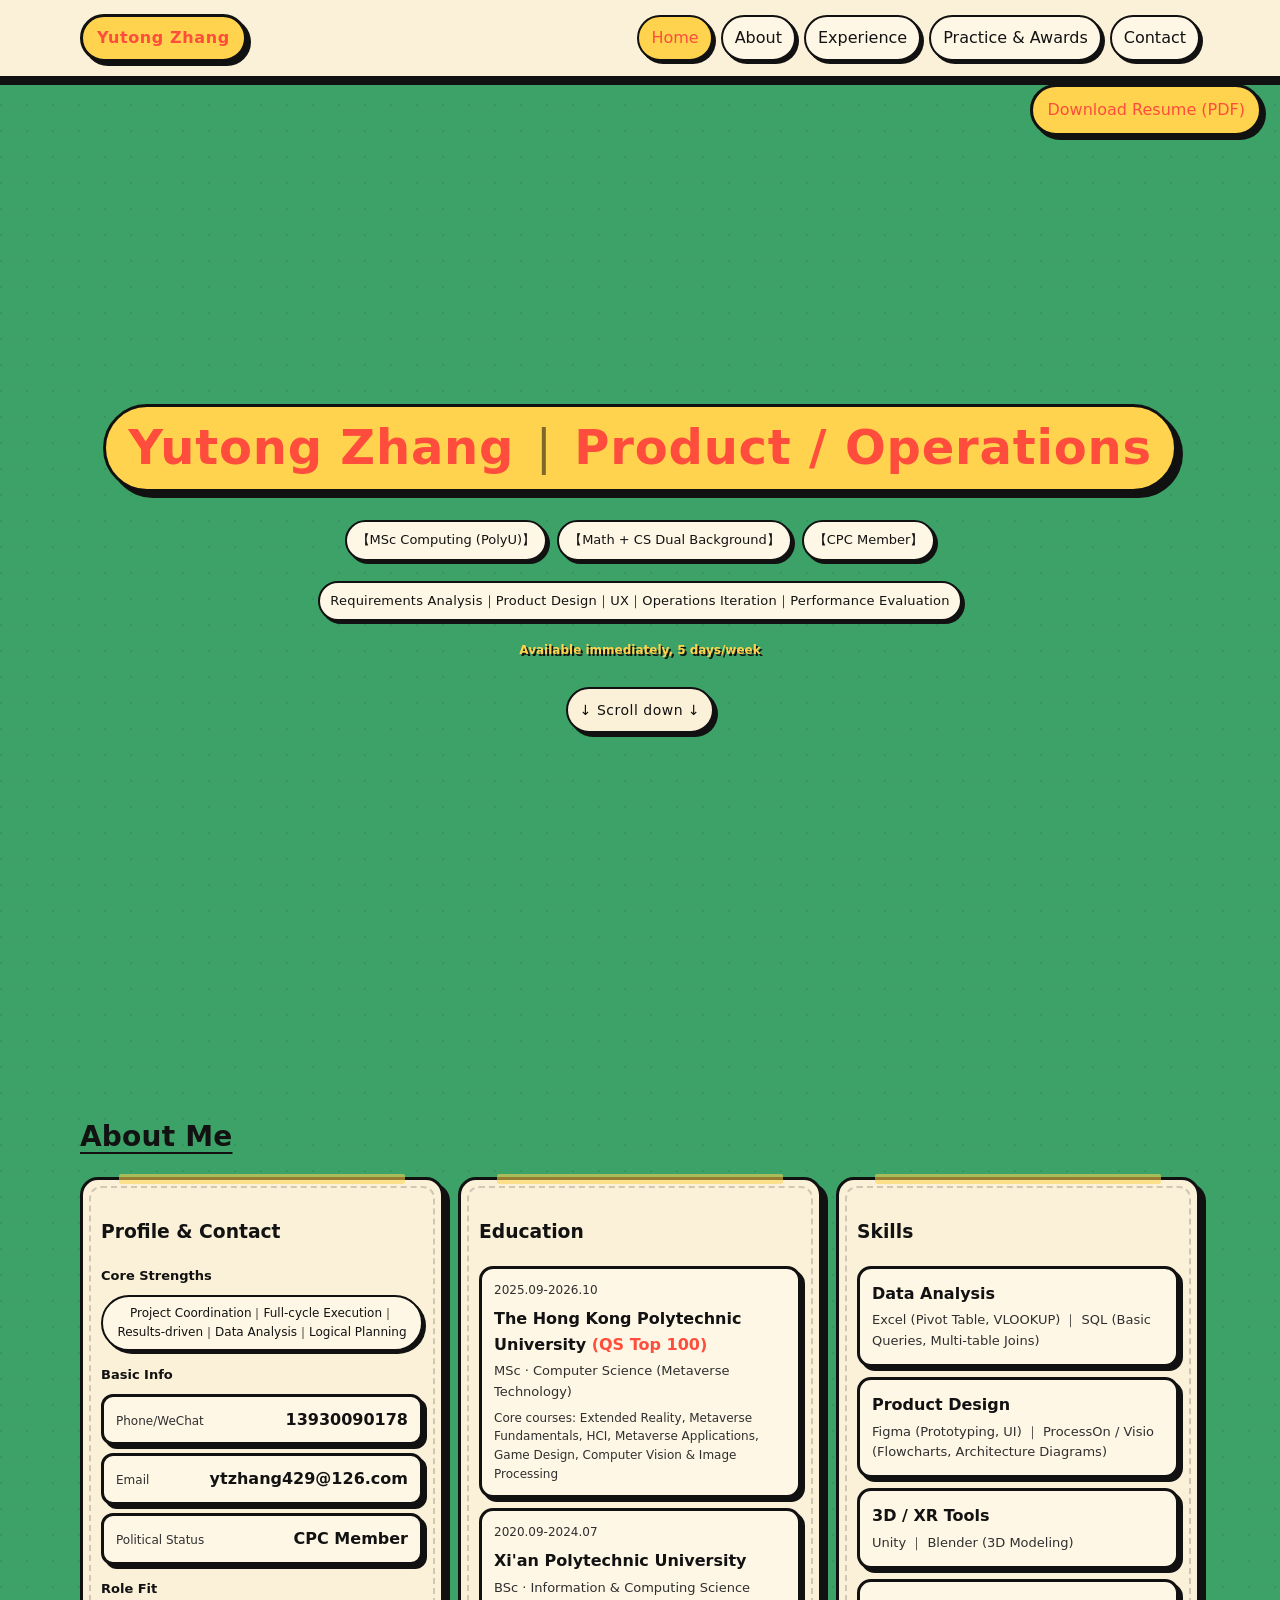
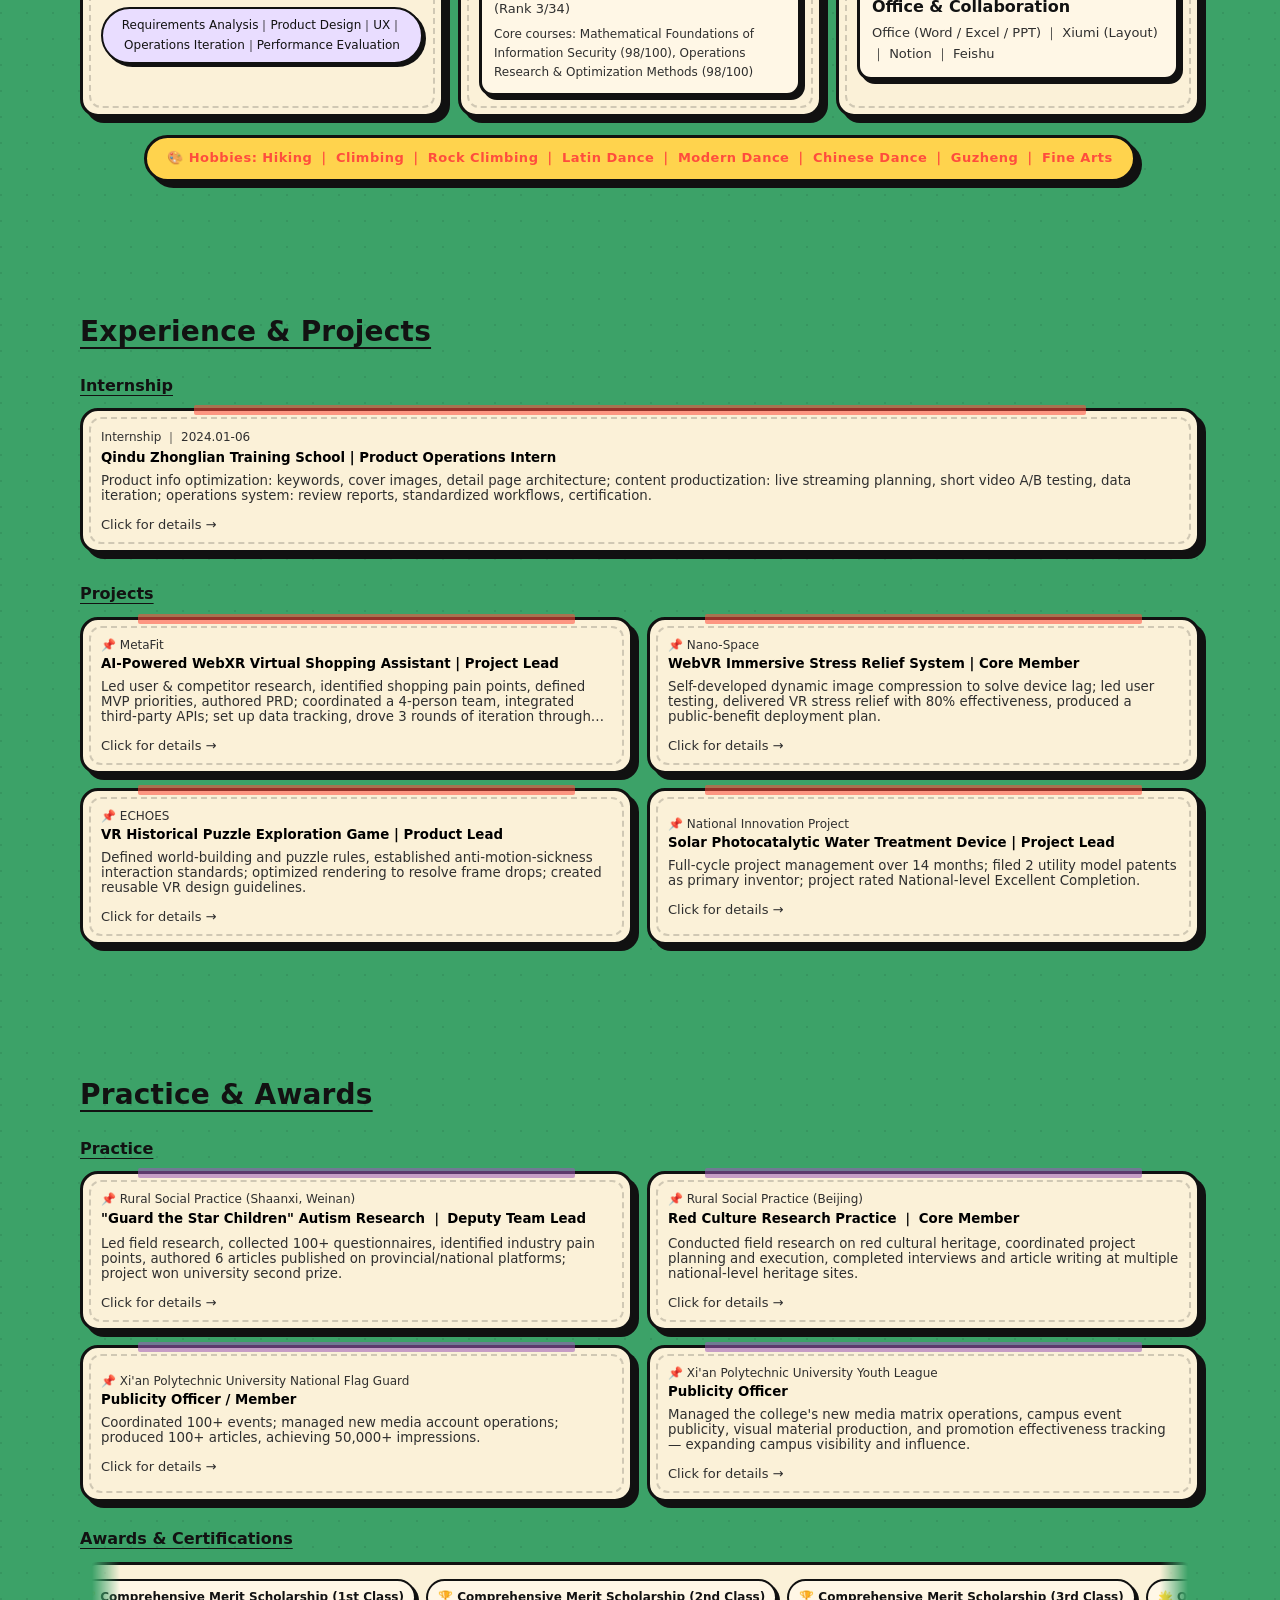
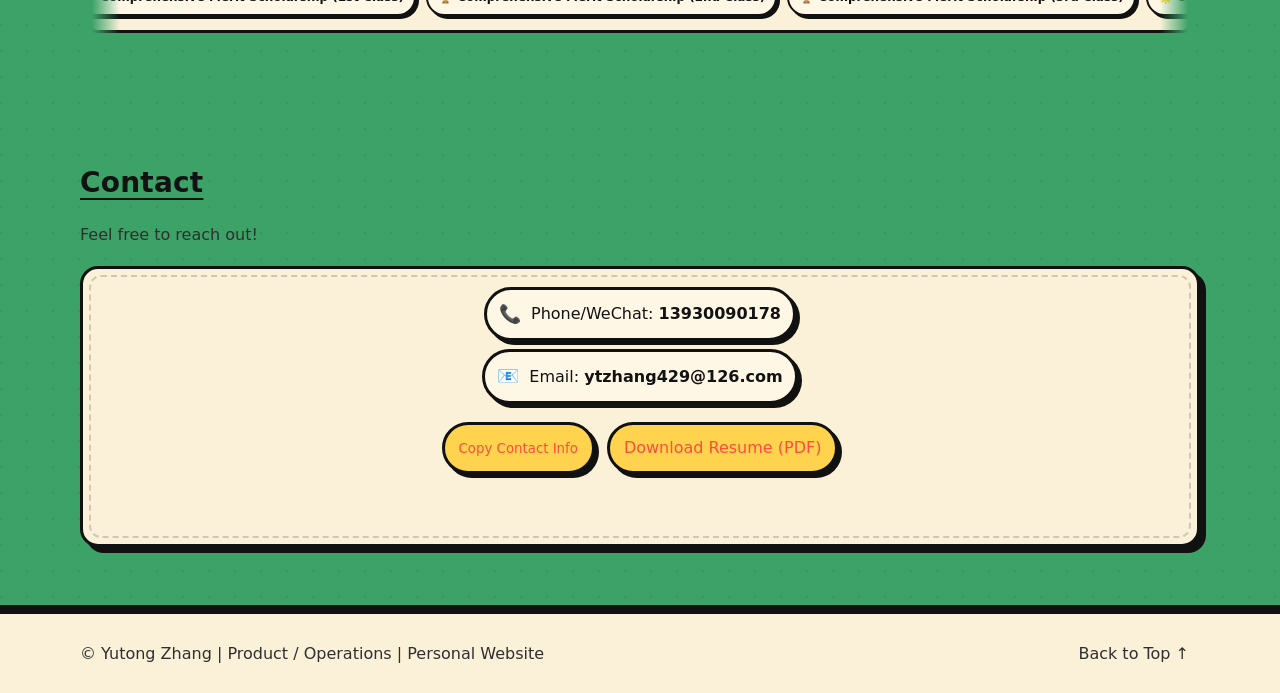
==== index-en.html @ 03dde5fb "Add files via upload Update English homepage, add new English CV, adjust resume download link" ====
<!doctype html>
<html lang="en">
  <head>
    <meta charset="UTF-8" />
    <meta name="viewport" content="width=device-width, initial-scale=1.0" />
    <title>Yutong Zhang | Personal Website</title>
    <meta
      name="description"
      content="Yutong Zhang's personal website: Internet Product / Operations. Includes About Me, Experience & Projects, Practice & Awards, and Contact."
    />
    <link rel="stylesheet" href="./styles.css" />
  </head>
  <body>
    <!-- Fixed Header / Sticky Nav -->
    <header class="site-header" id="top">
      <div class="container header-inner">
        <a class="brand" href="#home" aria-label="Back to home">Yutong Zhang</a>

        <nav class="nav" aria-label="Main navigation">
          <a class="nav-item is-active" href="#home" data-nav="home">Home</a>
          <a class="nav-item" href="#about" data-nav="about">About</a>
          <a class="nav-item" href="#experience" data-nav="experience">Experience</a>
          <a class="nav-item" href="#practice" data-nav="practice">Practice & Awards</a>
          <a class="nav-item" href="#contact" data-nav="contact">Contact</a>
        </nav>
      </div>
    </header>

    <!-- Persistent PDF Download Button -->
    <aside class="resume-fab" aria-label="Download resume">
      <a class="btn btn-primary" href="./resume-en.pdf" download="Yutong_Zhang_CV.pdf">
        Download Resume (PDF)
      </a>
    </aside>

    <main>
      <!-- Tab1: Home / Hero -->
      <section class="section hero" id="home" data-section="home">
        <div class="container hero-inner">
          <div class="hero-text">
            <h1 class="hero-title">Yutong Zhang <span class="hero-sep">|</span> Product / Operations</h1>

            <div class="hero-tags" aria-label="Personal tags">
              <span class="tag">【MSc Computing (PolyU)】</span>
              <span class="tag">【Math + CS Dual Background】</span>
              <span class="tag">【CPC Member】</span>
            </div>

            <div class="hero-role-tags" aria-label="Role tags">
              Requirements Analysis｜Product Design｜UX｜Operations Iteration｜Performance Evaluation
            </div>

            <div class="hero-availability muted">Available immediately, 5 days/week</div>

            <a class="scroll-hint" href="#about" aria-label="Scroll to learn more">
              ↓ Scroll down ↓
            </a>
          </div>
        </div>
      </section>

      <!-- Tab2: About Me -->
      <section class="section" id="about" data-section="about">
        <div class="container">
          <header class="section-header">
            <h2>About Me</h2>
          </header>

          <div class="grid grid-3">
            <article class="card">
              <h3>Profile & Contact</h3>

              <div class="block">
                <div class="block-title">Core Strengths</div>
                <div class="chip-line" aria-label="Core strengths">
                  Project Coordination｜Full-cycle Execution｜Results-driven｜Data Analysis｜Logical Planning
                </div>
              </div>

              <div class="block">
                <div class="block-title">Basic Info</div>
                <ul class="kv">
                  <li><span class="k">Phone/WeChat</span><span class="v">13930090178</span></li>
                  <li><span class="k">Email</span><span class="v">ytzhang429@126.com</span></li>
                  <li><span class="k">Political Status</span><span class="v">CPC Member</span></li>
                </ul>
              </div>

              <div class="block">
                <div class="block-title">Role Fit</div>
                <div class="chip-line chip-line-soft" aria-label="Role fit">
                  Requirements Analysis｜Product Design｜UX｜Operations Iteration｜Performance Evaluation
                </div>
              </div>
            </article>
            <article class="card">
              <h3>Education</h3>
              <div class="edu">
                <div class="edu-item">
                  <div class="edu-time">2025.09-2026.10</div>
                  <div class="edu-main">
                    <div class="edu-school">The Hong Kong Polytechnic University <span class="edu-note">(QS Top 100)</span></div>
                    <div class="edu-major muted">MSc · Computer Science (Metaverse Technology)</div>
                    <div class="edu-courses muted">
                      Core courses: Extended Reality, Metaverse Fundamentals, HCI, Metaverse Applications, Game Design, Computer Vision & Image Processing
                    </div>
                  </div>
                </div>

                <div class="edu-item">
                  <div class="edu-time">2020.09-2024.07</div>
                  <div class="edu-main">
                    <div class="edu-school">Xi'an Polytechnic University</div>
                    <div class="edu-major muted">BSc · Information & Computing Science (Rank 3/34)</div>
                    <div class="edu-courses muted">
                      Core courses: Mathematical Foundations of Information Security (98/100), Operations Research & Optimization Methods (98/100)
                    </div>
                  </div>
                </div>
              </div>
            </article>
            <article class="card">
              <h3>Skills</h3>
              <div class="skills">
                <div class="skill-row">
                  <div class="skill-cat">Data Analysis</div>
                  <div class="skill-items muted">
                    Excel (Pivot Table, VLOOKUP) ｜ SQL (Basic Queries, Multi-table Joins)
                  </div>
                </div>
                <div class="skill-row">
                  <div class="skill-cat">Product Design</div>
                  <div class="skill-items muted">
                    Figma (Prototyping, UI) ｜ ProcessOn / Visio (Flowcharts, Architecture Diagrams)
                  </div>
                </div>
                <div class="skill-row">
                  <div class="skill-cat">3D / XR Tools</div>
                  <div class="skill-items muted">Unity ｜ Blender (3D Modeling)</div>
                </div>
                <div class="skill-row">
                  <div class="skill-cat">Office & Collaboration</div>
                  <div class="skill-items muted">
                    Office (Word / Excel / PPT) ｜ Xiumi (Layout) ｜ Notion ｜ Feishu
                  </div>
                </div>
              </div>
            </article>
          </div>

          <div class="hobbies-line">
            <span class="hobby-badge">🎨 Hobbies: Hiking ｜ Climbing ｜ Rock Climbing ｜ Latin Dance ｜ Modern Dance ｜ Chinese Dance ｜ Guzheng ｜ Fine Arts</span>
          </div>
        </div>
      </section>

      <!-- Tab3: Experience & Projects -->
      <section class="section" id="experience" data-section="experience">
        <div class="container">
          <header class="section-header">
            <h2>Experience & Projects</h2>
          </header>

          <h3 class="subheading">Internship</h3>
          <button class="card card-clickable card-full" type="button" data-modal-open="intern-qdzl">
            <div class="card-kicker">Internship ｜ 2024.01-06</div>
            <div class="card-title">Qindu Zhonglian Training School | Product Operations Intern</div>
            <div class="card-body muted clamp-3">
              Product info optimization: keywords, cover images, detail page architecture; content productization: live streaming planning, short video A/B
              testing, data iteration; operations system: review reports, standardized workflows, certification.
            </div>
            <div class="card-footer">Click for details →</div>
          </button>

          <h3 class="subheading" style="margin-top: 28px;">Projects</h3>
          <div class="grid grid-2">
            <button class="card card-clickable" type="button" data-modal-open="project-metafit">
              <div class="card-kicker">📌 MetaFit</div>
              <div class="card-title">AI-Powered WebXR Virtual Shopping Assistant | Project Lead</div>
              <div class="card-body muted clamp-3">
                Led user & competitor research, identified shopping pain points, defined MVP priorities, authored PRD; coordinated a 4-person team,
                integrated third-party APIs; set up data tracking, drove 3 rounds of iteration through usability testing.
              </div>
              <div class="card-footer">Click for details →</div>
            </button>

            <button class="card card-clickable" type="button" data-modal-open="project-nanospace">
              <div class="card-kicker">📌 Nano-Space</div>
              <div class="card-title">WebVR Immersive Stress Relief System | Core Member</div>
              <div class="card-body muted clamp-3">
                Self-developed dynamic image compression to solve device lag; led user testing, delivered VR stress relief with 80% effectiveness,
                produced a public-benefit deployment plan.
              </div>
              <div class="card-footer">Click for details →</div>
            </button>

            <button class="card card-clickable" type="button" data-modal-open="project-echoes">
              <div class="card-kicker">📌 ECHOES</div>
              <div class="card-title">VR Historical Puzzle Exploration Game | Product Lead</div>
              <div class="card-body muted clamp-3">
                Defined world-building and puzzle rules, established anti-motion-sickness interaction standards; optimized rendering to resolve frame drops; created reusable VR design guidelines.
              </div>
              <div class="card-footer">Click for details →</div>
            </button>

            <button class="card card-clickable" type="button" data-modal-open="project-solar">
              <div class="card-kicker">📌 National Innovation Project</div>
              <div class="card-title">Solar Photocatalytic Water Treatment Device | Project Lead</div>
              <div class="card-body muted clamp-3">
                Full-cycle project management over 14 months; filed 2 utility model patents as primary inventor; project rated National-level Excellent Completion.
              </div>
              <div class="card-footer">Click for details →</div>
            </button>
          </div>
        </div>
      </section>

      <!-- Tab4: Practice & Awards -->
      <section class="section" id="practice" data-section="practice">
        <div class="container">
          <header class="section-header">
            <h2>Practice & Awards</h2>
          </header>

          <h3 class="subheading">Practice</h3>
          <div class="grid grid-2" style="margin-bottom: 24px;">
            <button class="card card-clickable" type="button" data-modal-open="practice-sx乡">
              <div class="card-kicker">📌 Rural Social Practice (Shaanxi, Weinan)</div>
              <div class="card-title">"Guard the Star Children" Autism Research ｜ Deputy Team Lead</div>
              <div class="card-body muted clamp-3">
                Led field research, collected 100+ questionnaires, identified industry pain points, authored 6 articles published on
                provincial/national platforms; project won university second prize.
              </div>
              <div class="card-footer">Click for details →</div>
            </button>

            <button class="card card-clickable" type="button" data-modal-open="practice-beijing">
              <div class="card-kicker">📌 Rural Social Practice (Beijing)</div>
              <div class="card-title">Red Culture Research Practice ｜ Core Member</div>
              <div class="card-body muted clamp-3">
                Conducted field research on red cultural heritage, coordinated project planning and execution, completed interviews and article writing at multiple national-level heritage sites.
              </div>
              <div class="card-footer">Click for details →</div>
            </button>

            <button class="card card-clickable" type="button" data-modal-open="practice-flag">
              <div class="card-kicker">📌 Xi'an Polytechnic University National Flag Guard</div>
              <div class="card-title">Publicity Officer / Member</div>
              <div class="card-body muted clamp-3">
                Coordinated 100+ events; managed new media account operations; produced 100+ articles, achieving
                50,000+ impressions.
              </div>
              <div class="card-footer">Click for details →</div>
            </button>

            <button class="card card-clickable" type="button" data-modal-open="practice-tuangzhi">
              <div class="card-kicker">📌 Xi'an Polytechnic University Youth League</div>
              <div class="card-title">Publicity Officer</div>
              <div class="card-body muted clamp-3">
                Managed the college's new media matrix operations, campus event publicity, visual material production, and promotion effectiveness tracking — expanding campus visibility and influence.
              </div>
              <div class="card-footer">Click for details →</div>
            </button>
          </div>

          <h3 class="subheading">Awards & Certifications</h3>
          <div class="awards-scroll card">
            <div class="awards-scroll-inner">
              <span class="chip chip-award">🏆 Comprehensive Merit Scholarship (1st Class)</span>
              <span class="chip chip-award">🏆 Comprehensive Merit Scholarship (2nd Class)</span>
              <span class="chip chip-award">🏆 Comprehensive Merit Scholarship (3rd Class)</span>
              <span class="chip chip-award">🌟 Outstanding Student</span>
              <span class="chip chip-award">🌟 Outstanding Graduate</span>
              <span class="chip chip-award">🌟 Outstanding Volunteer</span>
              <span class="chip chip-award">🌟 Military Training Advanced Individual</span>
              <span class="chip chip-award">🌟 Flag Guard Outstanding Member</span>
              <span class="chip chip-award">📚 National English Competition (2nd Prize)</span>
              <span class="chip chip-award">📚 Shaanxi Advanced Mathematics Competition (2nd Prize)</span>
              <span class="chip chip-award">💡 "Internet+" Competition (University Silver)</span>
              <span class="chip chip-award">💡 "Internet+" Competition (University Bronze)</span>
              <span class="chip chip-award">💡 "Internet+" Competition (University Merit)</span>
              <span class="chip chip-award">💡 Cross-border E-commerce (Provincial 3rd Prize)</span>
              <span class="chip chip-award">💡 Cross-border E-commerce Theory (University 2nd Prize)</span>
              <span class="chip chip-award">💡 Hope Cup Business Plan (Bronze)</span>
              <span class="chip chip-award">📝 Summer Practice Outstanding Work (Children's Health)</span>
              <span class="chip chip-award">📝 Summer Practice Outstanding Work (Autism Children)</span>
              <span class="chip chip-award">🏃 University Sports Meet Women's 400m (1st Place)</span>
              <span class="chip chip-award">🏃 University Sports Meet Women's 400m (2nd Place)</span>
              <span class="chip chip-award">📜 IELTS 6.5</span>
              <span class="chip chip-award">📜 CET-6</span>
              <span class="chip chip-award">📜 CET-4</span>
            </div>
          </div>
        </div>
      </section>

      <!-- Tab5: Contact -->
      <section class="section" id="contact" data-section="contact">
        <div class="container">
          <header class="section-header">
            <h2>Contact</h2>
            <p class="muted">Feel free to reach out!</p>
          </header>

          <div class="contact-hero card">
            <div class="contact-hero-lines">
              <div class="contact-line">
                <span class="contact-emoji" aria-hidden="true">📞</span>
                <span class="contact-text"
                  >Phone/WeChat: <strong id="contact-phone">13930090178</strong></span
                >
              </div>
              <div class="contact-line">
                <span class="contact-emoji" aria-hidden="true">📧</span>
                <span class="contact-text"
                  >Email: <strong id="contact-email">ytzhang429@126.com</strong></span
                >
              </div>
            </div>

            <div class="contact-actions">
              <button class="btn btn-primary" type="button" data-copy-both>
                Copy Contact Info
              </button>
              <a class="btn btn-primary" href="./resume-en.pdf" download="Yutong_Zhang_Resume.pdf">
                Download Resume (PDF)
              </a>
            </div>

            <p class="toast" id="copy-toast" role="status" aria-live="polite"></p>
          </div>
        </div>
      </section>
    </main>

    <!-- Footer -->
    <footer class="site-footer">
      <div class="container footer-inner">
        <div class="muted">© Yutong Zhang | Product / Operations | Personal Website</div>
        <a class="back-to-top" href="#home" aria-label="Back to top">Back to Top ↑</a>
      </div>
    </footer>

    <!-- Universal Detail Modal -->
    <dialog class="modal" id="detail-modal" aria-label="Detail modal">
      <div class="modal-inner">
        <div class="modal-header">
          <h3 class="modal-title" id="modal-title">Title</h3>
          <button class="btn btn-small btn-ghost" type="button" data-modal-close>
            Close
          </button>
        </div>
        <div class="modal-content" id="modal-content">
          <p class="muted">Content loading...</p>
        </div>
      </div>
    </dialog>

    <script src="./script-en.js"></script>
  </body>
</html>
---- styles.css ----
:root{
  /* 参考你给的示例：绿色底 + 米白卡片 + 粗黑描边 + “纸片”阴影的卡通风格 */
  --bg: #3ca268;
  --panel: #fbf1d8;
  --panel-strong: #fff7e6;
  --text: #121212;
  --muted: #2f2f2f;
  --border: #111111;
  --primary: #ffd34d;
  --accent: #ff4d3d;
  --shadow: 6px 6px 0 rgba(17,17,17,1);
  --shadow-sm: 4px 4px 0 rgba(17,17,17,1);
  --radius: 18px;
}

*{ box-sizing: border-box; }
html{ scroll-behavior: smooth; }
body{
  margin: 0;
  font-family: ui-rounded, "Comic Sans MS", "PingFang SC", "Noto Sans SC",
    "Microsoft YaHei", system-ui, -apple-system, Arial, sans-serif;
  background:
    radial-gradient(circle at 1px 1px, rgba(0,0,0,0.08) 1px, transparent 0) 0 0/26px 26px,
    var(--bg);
  color: var(--text);
  line-height: 1.6;
}

a{ color: inherit; text-decoration: none; }
button{ font-family: inherit; }

.container{
  width: min(1120px, calc(100% - 32px));
  margin: 0 auto;
}

/* 顶部吸顶导航 */
.site-header{
  position: sticky;
  top: 0;
  z-index: 100;
  background: var(--panel);
  border-bottom: 3px solid var(--border);
  box-shadow: 0 6px 0 rgba(17,17,17,1);
}
.header-inner{
  display: flex;
  align-items: center;
  justify-content: space-between;
  padding: 14px 0;
  gap: 16px;
}
.brand{
  display: inline-flex;
  align-items: center;
  justify-content: center;
  flex-shrink: 0;
  white-space: nowrap;
  padding: 8px 14px;
  border-radius: 999px;
  border: 3px solid var(--border);
  background: var(--primary);
  box-shadow: var(--shadow-sm);
  font-weight: 900;
  letter-spacing: 0.6px;
  color: var(--accent);
}
.nav{
  display: flex;
  gap: 8px;
  flex-wrap: wrap;
  justify-content: flex-end;
}
.nav-item{
  padding: 8px 12px;
  border-radius: 999px;
  border: 2px solid var(--border);
  background: var(--panel-strong);
  color: var(--text);
  box-shadow: 3px 3px 0 var(--border);
  transition: all 160ms ease;
}
.nav-item:hover{
  transform: translate(-1px, -1px);
  box-shadow: 4px 4px 0 var(--border);
}
.nav-item.is-active{
  color: var(--accent);
  background: var(--primary);
  text-decoration: none;
}

/* 右侧简历按钮 */
.resume-fab{
  position: fixed;
  right: 18px;
  top: 84px;
  z-index: 90;
}

.section{
  padding: 64px 0;
}
.section-header{
  margin-bottom: 18px;
}
.section-header h2{
  margin: 0 0 6px;
  font-size: 28px;
  letter-spacing: 0.2px;
  text-decoration: underline;
  text-underline-offset: 6px;
}
.muted{ color: var(--muted); }

.hero{
  padding: 72px 0 64px;
}
.hero-inner{
  display: grid;
  grid-template-columns: 1fr;
  align-items: center;
  min-height: calc(100vh - 64px);
}
.hero-text{
  text-align: center;
  padding: 34px 0;
}
.kicker{
  margin: 0 0 10px;
  color: var(--muted);
}
.hero-title{
  margin: 0 0 10px;
  font-size: clamp(30px, 4.2vw, 48px);
  line-height: 1.12;
  display: inline-block;
  padding: 14px 22px;
  border-radius: 999px;
  border: 3px solid var(--border);
  background: var(--primary);
  box-shadow: var(--shadow);
  color: var(--accent);
  letter-spacing: 0.8px;
}
.hero-sep{
  color: rgba(17,17,17,0.55);
  font-weight: 500;
  margin: 0 4px;
}
.hero-subtitle{
  margin: 0 0 22px;
  color: var(--muted);
  max-width: 52ch;
}
.hero-cta{
  display: flex;
  gap: 10px;
  flex-wrap: wrap;
}

.hero-tags{
  margin: 18px auto 20px;
  display: flex;
  gap: 10px;
  flex-wrap: wrap;
  justify-content: center;
}
.hero-role-tags{
  margin: 0 auto 20px;
  display: block;
  width: fit-content;
  align-items: center;
  justify-content: center;
  padding: 8px 10px;
  border-radius: 999px;
  border: 2px solid var(--border);
  background: var(--panel-strong);
  box-shadow: 3px 3px 0 var(--border);
  color: var(--text);
  font-size: 13px;
  letter-spacing: 0.2px;
}
.tag{
  display: inline-flex;
  align-items: center;
  padding: 8px 10px;
  border-radius: 999px;
  border: 2px solid var(--border);
  background: var(--panel-strong);
  box-shadow: 3px 3px 0 var(--border);
  color: var(--text);
  font-size: 13px;
}
.scroll-hint{
  display: inline-block;
  color: var(--text);
  font-size: 14px;
  letter-spacing: 0.5px;
  padding: 10px 12px;
  margin-top: 6px;
  border-radius: 999px;
  border: 2px solid var(--border);
  background: var(--panel);
  box-shadow: var(--shadow-sm);
  animation: floaty 1.8s ease-in-out infinite;
}

.hero-availability{
  margin: 0 auto 20px;
  font-size: 12px;
  font-weight: 700;
  color: var(--primary);
  text-shadow: 2px 2px 0 rgba(17,17,17,1);
}

@keyframes floaty{
  0%,100%{ transform: translateY(0); }
  50%{ transform: translateY(4px); }
}

.card{
  background: var(--panel);
  border: 3px solid var(--border);
  border-radius: var(--radius);
  padding: 18px;
  box-shadow: var(--shadow);
  position: relative;
  overflow: visible;
}
.card::before{
  content: "";
  position: absolute;
  inset: 6px;
  border: 2px dashed rgba(17,17,17,0.18);
  border-radius: calc(var(--radius) - 6px);
  pointer-events: none;
}
.card::after{
  content: "";
  position: absolute;
  top: -6px;
  left: 10%;
  width: 80%;
  height: 10px;
  background: var(--primary);
  opacity: 0.55;
  border-radius: 2px;
  pointer-events: none;
}

/* 实习&项目 → 胶带改为主题橙红色 */
[data-section="experience"] .card::after{
  background: var(--accent);
}

/* 实践&奖项 → 胶带改为紫色 */
[data-section="practice"] .card:not(.awards-scroll)::after{
  background: #9b59b6;
}
.card-title{
  font-weight: 700;
  margin-bottom: 8px;
}
.card-kicker{
  color: var(--muted);
  font-size: 12px;
  margin-bottom: 4px;
}
.card-body{
  margin-top: 8px;
}
.clamp-3{
  display: -webkit-box;
  -webkit-line-clamp: 3;
  -webkit-box-orient: vertical;
  overflow: hidden;
}
.card-footer{
  margin-top: 14px;
  color: var(--muted);
  font-size: 13px;
}
/* 卡片点击态 */
.card-clickable{
  cursor: pointer;
  text-align: left;
  width: 100%;
  transition: transform 140ms ease, border-color 140ms ease, background 140ms ease;
}
.card-clickable:hover{
  transform: translateY(-2px);
  border-color: #222;
  background: #fff6d9;
}
.card-clickable:focus-visible{
  outline: 3px solid #222;
  outline-offset: 2px;
}
.card-full{
  width: 100%;
  margin-bottom: 0;
}

/* 荣誉奖项 — 横向滚动（去掉虚线框和胶带装饰） */
.awards-scroll{
  overflow-x: auto;
  -webkit-overflow-scrolling: touch;
  scrollbar-width: none;
  padding: 14px 16px;
  cursor: grab;
  mask-image: linear-gradient(to right, transparent 12px, black 40px, black calc(100% - 40px), transparent calc(100% - 12px));
  -webkit-mask-image: linear-gradient(to right, transparent 12px, black 40px, black calc(100% - 40px), transparent calc(100% - 12px));
}
.awards-scroll::before,
.awards-scroll::after{
  display: none;
}
.awards-scroll::-webkit-scrollbar{
  display: none;
}
.awards-scroll-inner{
  display: flex;
  gap: 10px;
  flex-wrap: nowrap;
  width: max-content;
  align-items: center;
}

.awards-scroll-inner.paused{
  animation-play-state: paused;
}
.chip-award{
  display: inline-flex;
  align-items: center;
  flex-shrink: 0;
  padding: 6px 12px;
  border-radius: 999px;
  border: 2px solid #222;
  background: #fef9e7;
  color: #222;
  font-size: 12px;
  font-weight: 600;
  box-shadow: 2px 2px 0 rgba(17,17,17,1);
}

.grid{ display: grid; gap: 14px; }
.grid-2{ grid-template-columns: repeat(2, minmax(0, 1fr)); }
.grid-3{ grid-template-columns: repeat(3, minmax(0, 1fr)); align-items: stretch; }
.grid-3 > *{ height: 100%; }

.split{
  display: grid;
  grid-template-columns: 0.95fr 1.05fr;
  gap: 18px;
  align-items: start;
}
.subheading{
  margin: 0 0 10px;
  font-size: 16px;
  color: var(--text);
  text-decoration: underline;
  text-underline-offset: 4px;
}
.stack{ display: grid; gap: 10px; }
.list-item{
  padding: 14px;
  background: var(--panel-strong);
  border: 3px solid var(--border);
  box-shadow: var(--shadow-sm);
  border-radius: 14px;
}
.li-title{ font-weight: 650; }
.li-meta{ font-size: 13px; margin-top: 4px; }

.bullet{
  margin: 10px 0 0;
  padding-left: 18px;
  color: var(--text);
}
.bullet li{ margin: 8px 0; }
.bullet li strong{ color: var(--text); }
.modal-section .bullet{
  list-style: none;
  padding-left: 0;
}
.modal-section .bullet li{
  padding: 14px;
  margin: 10px 0;
  border-radius: 14px;
  border: 3px solid var(--border);
  background: var(--panel-strong);
  box-shadow: var(--shadow-sm);
  color: var(--text);
  font-size: 13px;
  line-height: 1.65;
}

/* About：块/标签/教育/技能 */
.block{ margin-top: 14px; }
.block-title{
  font-weight: 650;
  font-size: 13px;
  color: var(--text);
  margin-bottom: 8px;
}
.chip-group{
  display: flex;
  flex-wrap: wrap;
  gap: 8px;
}
.chip{
  display: inline-flex;
  align-items: center;
  padding: 7px 10px;
  border-radius: 999px;
  border: 2px solid var(--border);
  background: var(--panel-strong);
  box-shadow: 3px 3px 0 var(--border);
  color: var(--text);
  font-size: 12px;
}
.chip-soft{
  background: #e9ddff;
}
.chip-line{
  display: block;
  width: fit-content;
  padding: 7px 10px;
  border-radius: 999px;
  border: 2px solid var(--border);
  background: var(--panel-strong);
  box-shadow: 3px 3px 0 var(--border);
  color: var(--text);
  font-size: 12px;
  margin-left: auto;
  margin-right: auto;
  text-align: center;
}
.hobbies-line{
  margin-top: 18px;
  text-align: center;
}
.hobby-badge{
  display: inline-block;
  padding: 10px 20px;
  border-radius: 999px;
  border: 3px solid var(--border);
  background: var(--primary);
  box-shadow: var(--shadow);
  color: var(--accent);
  font-weight: 700;
  font-size: 13px;
  letter-spacing: 0.5px;
}
.chip-line-soft{
  background: #e9ddff;
}
.kv{
  list-style: none;
  padding: 0;
  margin: 0;
  display: grid;
  gap: 8px;
}
.kv li{
  display: flex;
  gap: 10px;
  justify-content: space-between;
  align-items: baseline;
  padding: 10px 12px;
  border-radius: 12px;
  border: 3px solid var(--border);
  background: var(--panel-strong);
  box-shadow: var(--shadow-sm);
}
.kv .k{ color: var(--muted); font-size: 12px; }
.kv .v{ color: var(--text); font-weight: 800; }

.edu{ display: grid; gap: 10px; margin-top: 8px; }
.edu-item{
  display: grid;
  grid-template-columns: 1fr;
  gap: 6px;
  padding: 12px;
  border-radius: 14px;
  border: 3px solid var(--border);
  background: var(--panel-strong);
  box-shadow: var(--shadow-sm);
}
.edu-time{ color: var(--muted); font-size: 12px; }
.edu-school{ font-weight: 700; }
.edu-note{ font-weight: 800; color: var(--accent); }
.edu-major{ font-size: 13px; margin-top: 4px; }
.edu-courses{ font-size: 12px; margin-top: 6px; line-height: 1.55; }

.skills{ display: grid; gap: 10px; margin-top: 8px; }
.skill-row{
  padding: 12px;
  border-radius: 14px;
  border: 3px solid var(--border);
  background: var(--panel-strong);
  box-shadow: var(--shadow-sm);
}
.skill-cat{ font-weight: 700; margin-bottom: 4px; }
.skill-items{ font-size: 13px; }

/* 联系方式（去掉胶带装饰，保留虚线框） */
.contact-hero::after{
  display: none;
}
.btn{
  display: inline-flex;
  align-items: center;
  justify-content: center;
  gap: 8px;
  border-radius: 999px;
  padding: 10px 14px;
  border: 3px solid var(--border);
  background: var(--panel-strong);
  box-shadow: var(--shadow-sm);
  color: var(--text);
  cursor: pointer;
  transition: all 160ms ease;
  user-select: none;
}
.btn:hover{
  transform: translate(-1px, -1px);
  box-shadow: 5px 5px 0 var(--border);
}
.btn-primary{
  background: var(--primary);
  color: var(--accent);
}
.btn-primary:hover{
  filter: brightness(1.02);
}
.btn-ghost{
  background: #fff;
}
.btn-ghost:hover{
  box-shadow: 3px 3px 0 var(--border);
  transform: translate(-1px, -1px);
}
.btn-small{
  padding: 8px 12px;
  font-size: 13px;
}

/* 联系方式 */
.contact-hero{
  display: grid;
  gap: 18px;
  text-align: center;
}
.contact-hero-lines{
  display: grid;
  gap: 8px;
  justify-items: center;
}
.contact-line{
  display: inline-flex;
  align-items: center;
  gap: 10px;
  padding: 10px 12px;
  border-radius: 999px;
  border: 3px solid var(--border);
  background: var(--panel-strong);
  box-shadow: var(--shadow-sm);
}
.contact-emoji{ font-size: 18px; }
.contact-text{ color: var(--text); }
.contact-actions{
  display: flex;
  gap: 12px;
  justify-content: center;
  flex-wrap: wrap;
}
.divider{
  height: 1px;
  background: var(--border);
  margin: 14px 0;
}
.toast{
  margin: 14px 0 0;
  min-height: 20px;
  font-size: 13px;
  color: var(--accent);
}

/* Footer */
.site-footer{
  padding: 18px 0;
  border-top: 3px solid var(--border);
  background: var(--panel);
  box-shadow: 0 -6px 0 rgba(17,17,17,1);
}
.footer-inner{
  display: flex;
  align-items: center;
  justify-content: space-between;
  gap: 12px;
  flex-wrap: wrap;
}
.back-to-top{
  color: var(--muted);
  padding: 8px 10px;
  border-radius: 999px;
  border: 1px solid transparent;
}
.back-to-top:hover{
  color: var(--text);
  border-color: var(--border);
  background: var(--panel-strong);
}

/* 弹窗 */
.modal{
  width: min(760px, calc(100% - 28px));
  border: none;
  border-radius: 18px;
  padding: 0;
  background: transparent;
}
.modal::backdrop{
  background: rgba(0,0,0,0.55);
  backdrop-filter: blur(4px);
}
.modal-inner{
  background: var(--panel);
  border: 3px solid var(--border);
  border-radius: 18px;
  padding: 18px;
  box-shadow: var(--shadow);
}
.modal-header{
  display: flex;
  align-items: center;
  justify-content: space-between;
  gap: 12px;
  border-bottom: 3px solid var(--border);
  padding-bottom: 12px;
  margin-bottom: 12px;
}
.modal-title{ margin: 0; }

/* 弹窗内容：分区 & 图片占位 */
.modal-section{ margin-top: 14px; }
.modal-section p.muted{ color: var(--text); }
.modal-section-title{
  font-weight: 700;
  margin-bottom: 8px;
  color: var(--text);
  text-decoration: underline;
  text-underline-offset: 4px;
}
.small{ font-size: 12px; }
.img-grid{
  display: grid;
  grid-template-columns: repeat(3, minmax(0, 1fr));
  gap: 10px;
  margin-top: 10px;
}
.img-grid-2{
  grid-template-columns: repeat(2, minmax(0, 1fr));
  align-items: stretch;
}
.img-grid-2 .img-real{
  height: 100%;
  object-fit: cover;
}
.img-ph{
  border-radius: 14px;
  border: 3px dashed rgba(17,17,17,0.55);
  background: var(--panel-strong);
  min-height: 96px;
  display: grid;
  place-items: center;
  color: var(--muted);
  font-size: 12px;
  text-align: center;
  padding: 10px;
}
.img-real{
  width: 100%;
  border-radius: 14px;
  border: 3px solid var(--border);
  box-shadow: var(--shadow-sm);
  display: block;
}

/* 响应式 */
@media (max-width: 920px){
  .hero-inner{ grid-template-columns: 1fr; }
  .header-inner{ flex-wrap: wrap; }
  .nav{ flex: 1; min-width: 0; }
  .split{ grid-template-columns: 1fr; }
  .grid-3{ grid-template-columns: 1fr; }
  .grid-2{ grid-template-columns: 1fr; }
  .resume-fab{ right: 12px; top: 78px; }
  .img-grid{ grid-template-columns: 1fr; }
}
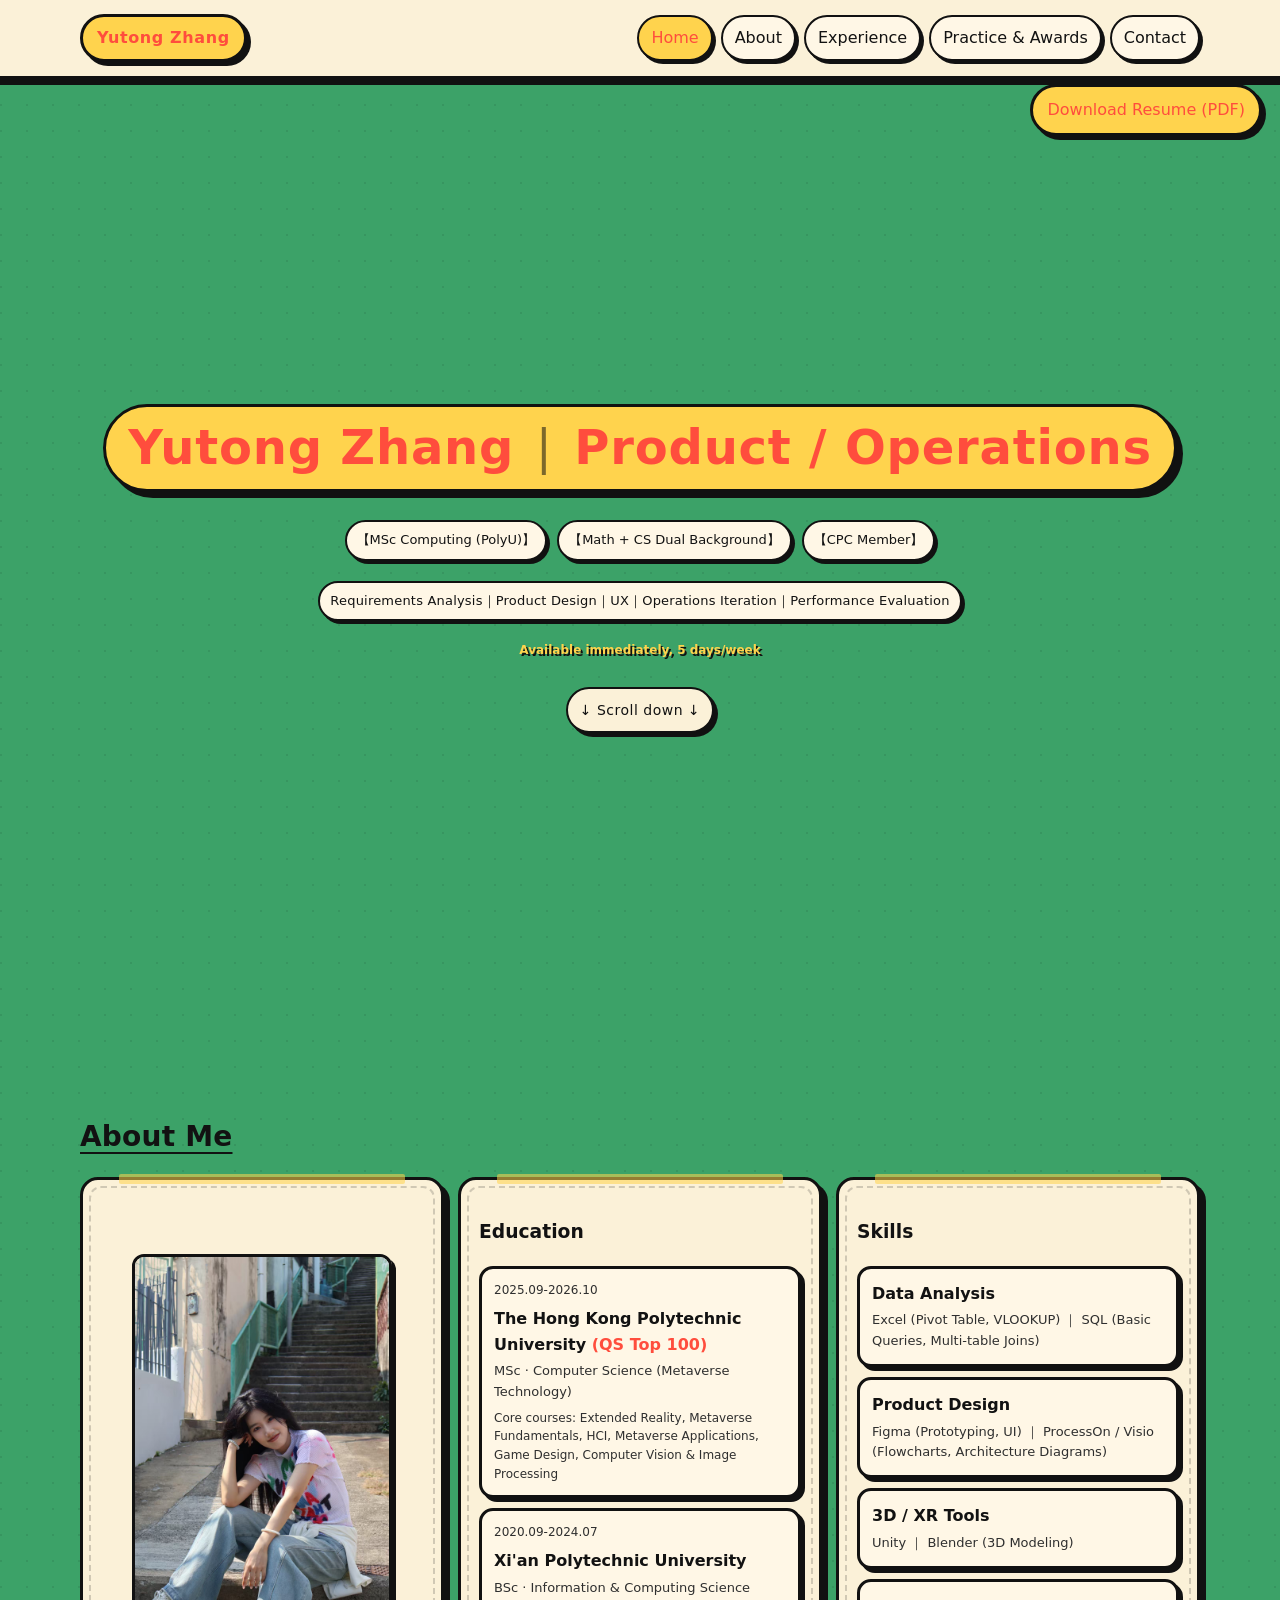
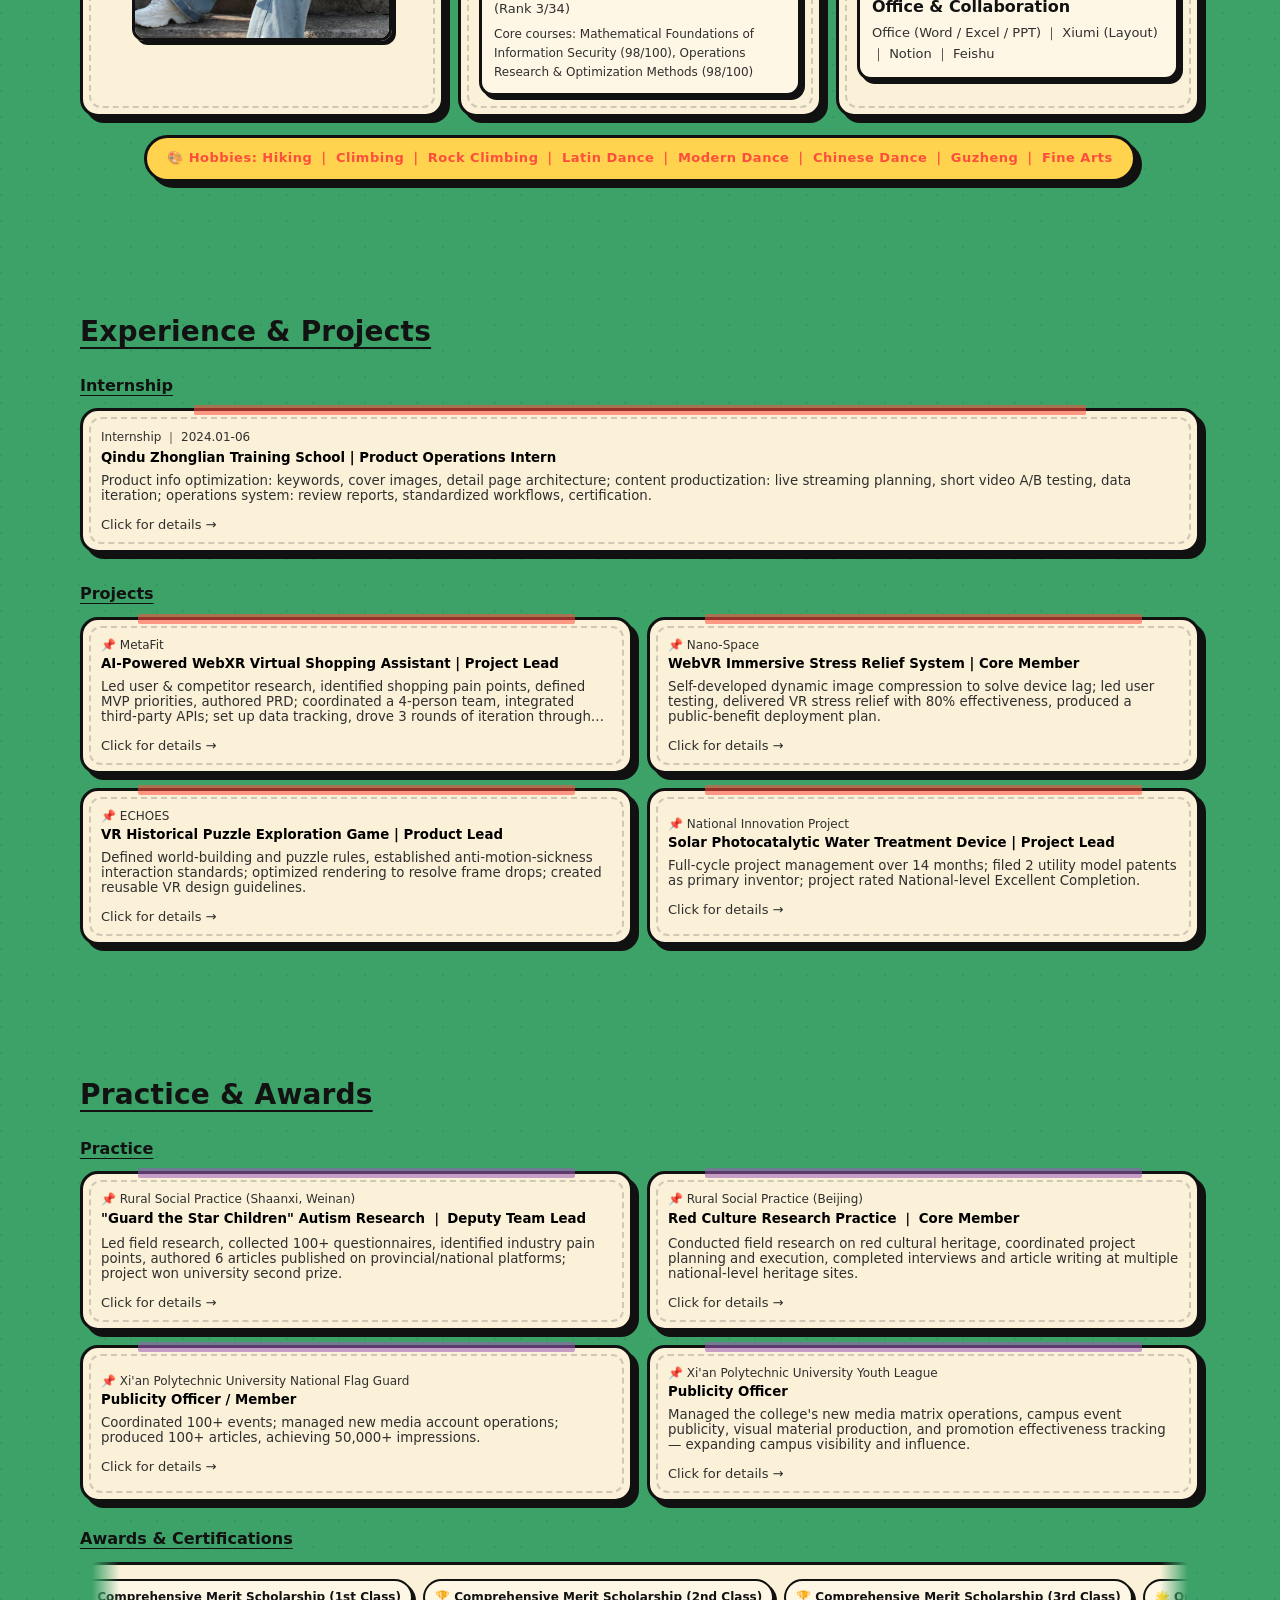
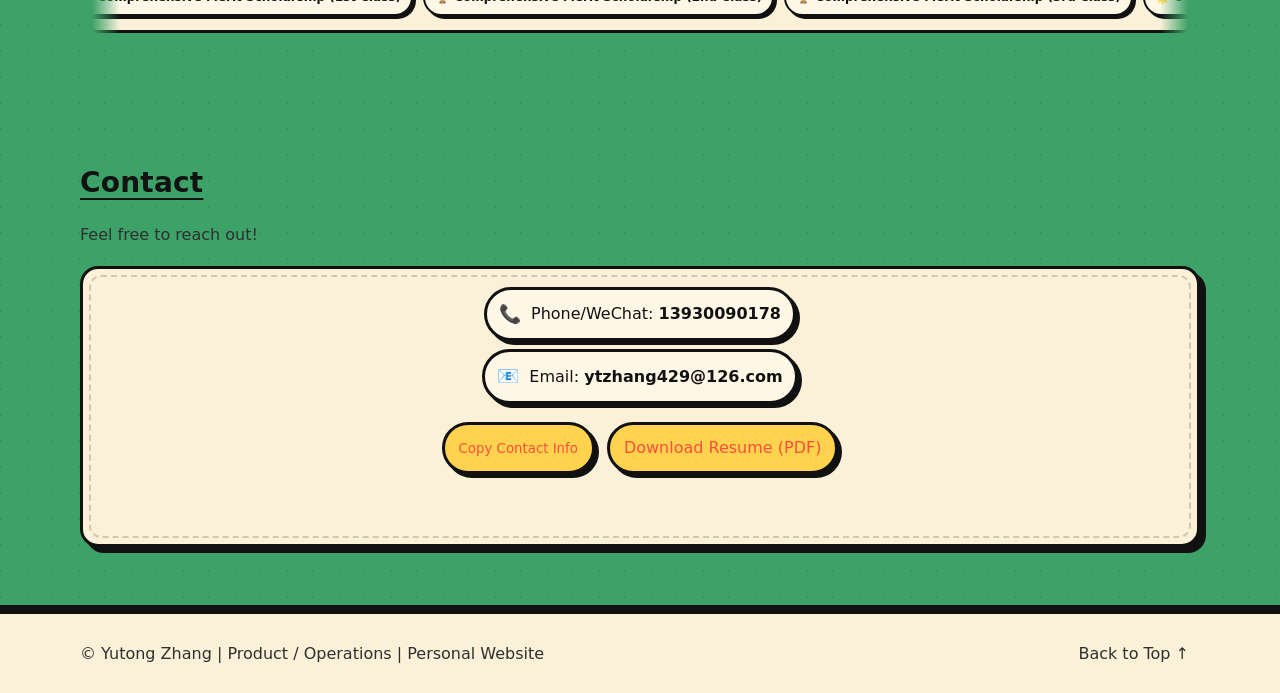
==== commit 08eb0e02: "Add files via upload" ====
--- a/index-en.html
+++ b/index-en.html
@@ -28,7 +28,7 @@
 
     <!-- Persistent PDF Download Button -->
     <aside class="resume-fab" aria-label="Download resume">
-      <a class="btn btn-primary" href="./resume-en.pdf" download="Yutong_Zhang_CV.pdf">
+      <a class="btn btn-primary" href="./resume-en.pdf" download="Yutong_Zhang_Resume.pdf">
         Download Resume (PDF)
       </a>
     </aside>
@@ -67,32 +67,11 @@
           </header>
 
           <div class="grid grid-3">
-            <article class="card">
-              <h3>Profile & Contact</h3>
-
-              <div class="block">
-                <div class="block-title">Core Strengths</div>
-                <div class="chip-line" aria-label="Core strengths">
-                  Project Coordination｜Full-cycle Execution｜Results-driven｜Data Analysis｜Logical Planning
-                </div>
-              </div>
-
-              <div class="block">
-                <div class="block-title">Basic Info</div>
-                <ul class="kv">
-                  <li><span class="k">Phone/WeChat</span><span class="v">13930090178</span></li>
-                  <li><span class="k">Email</span><span class="v">ytzhang429@126.com</span></li>
-                  <li><span class="k">Political Status</span><span class="v">CPC Member</span></li>
-                </ul>
-              </div>
-
-              <div class="block">
-                <div class="block-title">Role Fit</div>
-                <div class="chip-line chip-line-soft" aria-label="Role fit">
-                  Requirements Analysis｜Product Design｜UX｜Operations Iteration｜Performance Evaluation
-                </div>
-              </div>
+            <!-- 照片卡片 -->
+            <article class="card photo-card">
+              <img class="profile-photo" src="./assets/photo-en.jpg" alt="Yutong Zhang" loading="lazy" />
             </article>
+
             <article class="card">
               <h3>Education</h3>
               <div class="edu">
--- a/styles.css
+++ b/styles.css
@@ -1,5 +1,4 @@
 :root{
-  /* 参考你给的示例：绿色底 + 米白卡片 + 粗黑描边 + “纸片”阴影的卡通风格 */
   --bg: #3ca268;
   --panel: #fbf1d8;
   --panel-strong: #fff7e6;
@@ -663,11 +662,12 @@
 }
 .img-grid-2{
   grid-template-columns: repeat(2, minmax(0, 1fr));
-  align-items: stretch;
+  align-items: start;
 }
 .img-grid-2 .img-real{
-  height: 100%;
-  object-fit: cover;
+  width: 100%;
+  height: auto;
+  display: block;
 }
 .img-ph{
   border-radius: 14px;
@@ -687,6 +687,27 @@
   border: 3px solid var(--border);
   box-shadow: var(--shadow-sm);
   display: block;
+}
+
+/* ===== 照片卡片（便签风格 + 曲别针） ===== */
+.photo-card{
+  display: flex;
+  flex-direction: column;
+  align-items: center;
+  justify-content: center;
+  overflow: visible;
+  padding: 9px;
+  min-height: 280px;
+}
+.photo-card .profile-photo{
+  width: 100%;
+  max-width: 260px;
+  height: auto;
+  border-radius: 12px;
+  border: 3px solid var(--border);
+  box-shadow: var(--shadow-sm);
+  display: block;
+  object-fit: contain;
 }
 
 /* 响应式 */
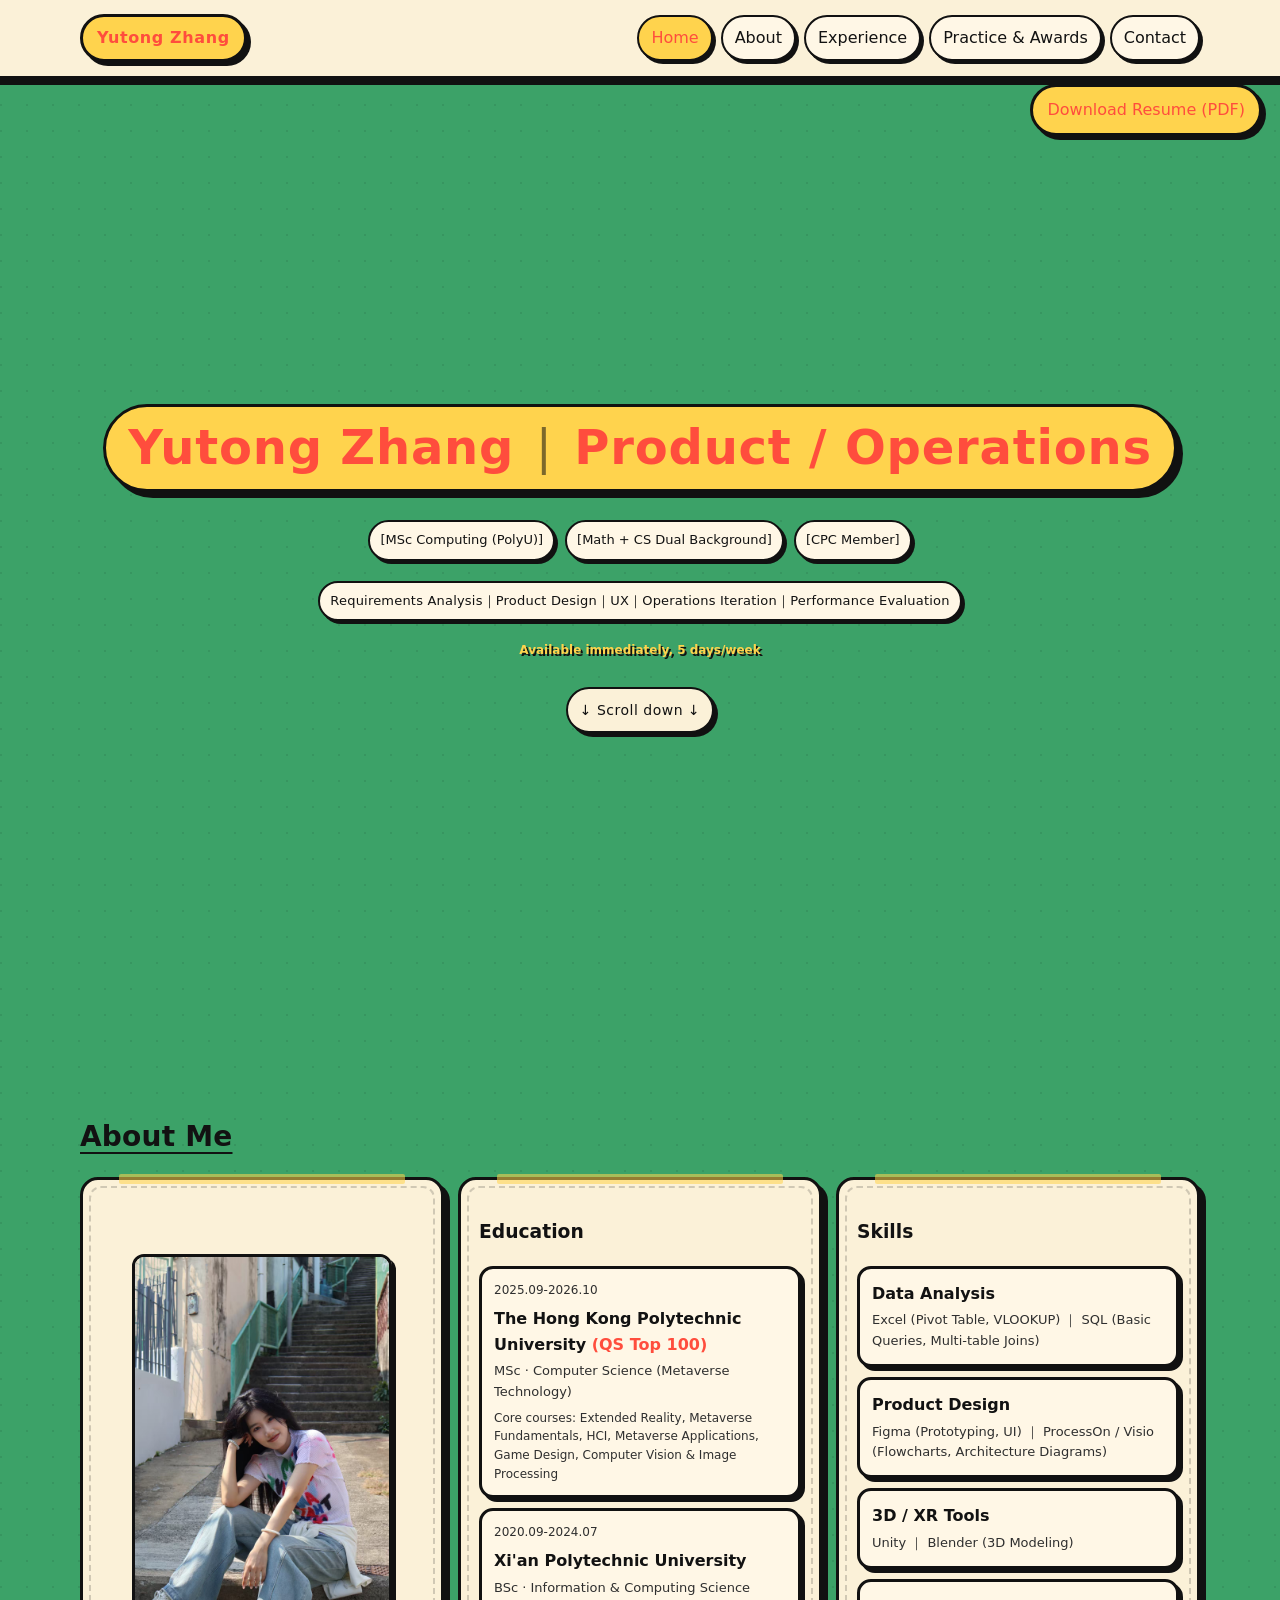
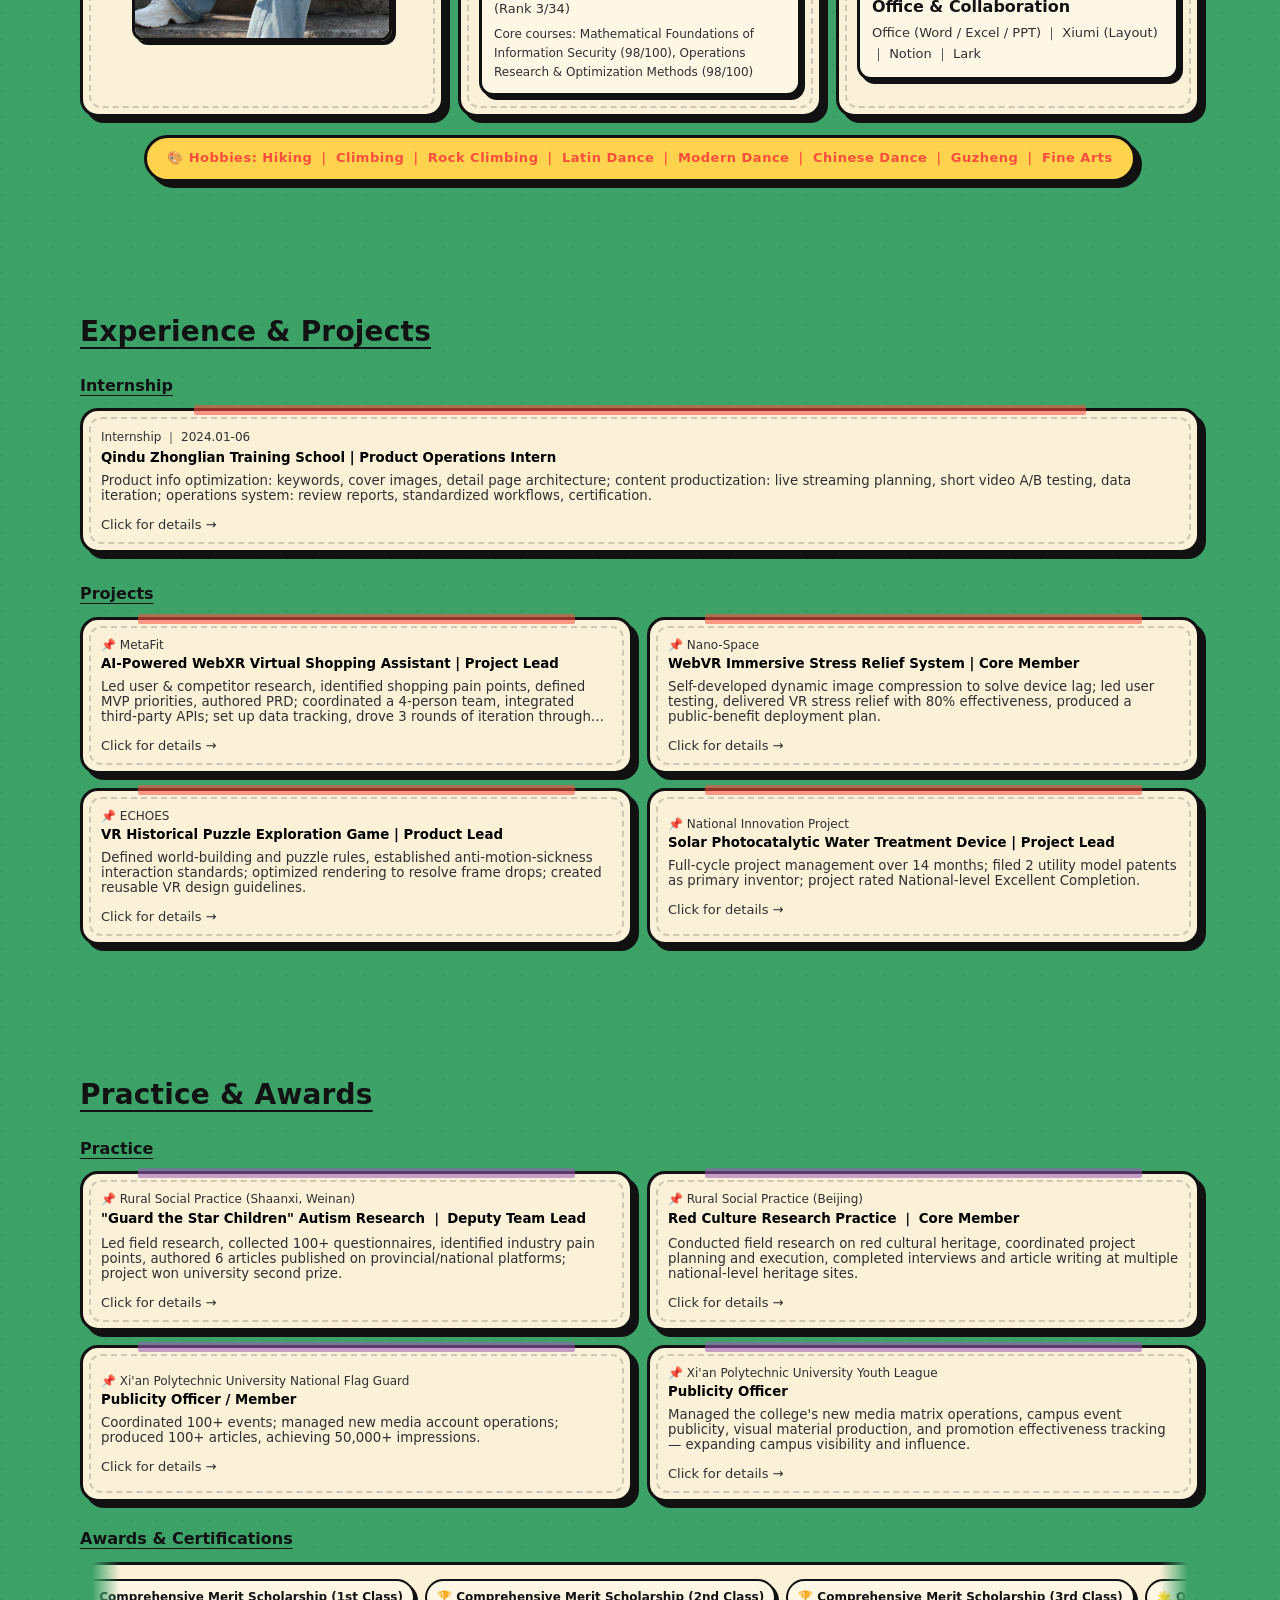
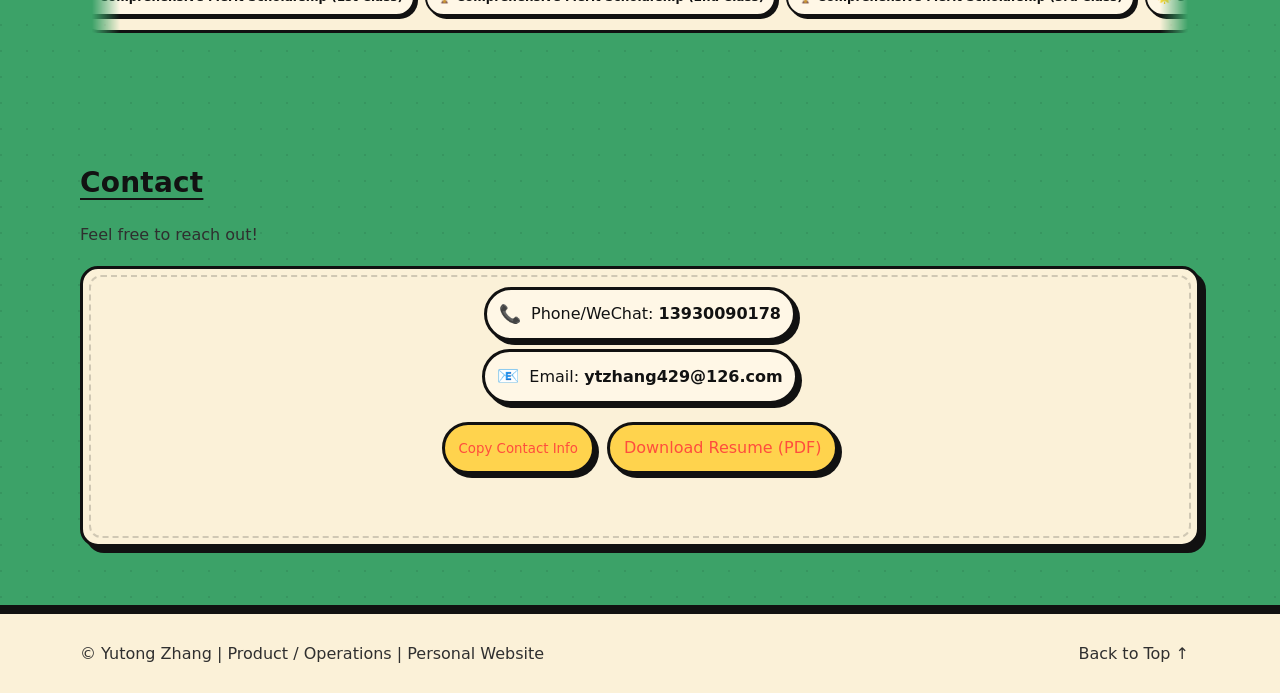
==== commit b607255d: "Add files via upload" ====
--- a/index-en.html
+++ b/index-en.html
@@ -41,9 +41,9 @@
             <h1 class="hero-title">Yutong Zhang <span class="hero-sep">|</span> Product / Operations</h1>
 
             <div class="hero-tags" aria-label="Personal tags">
-              <span class="tag">【MSc Computing (PolyU)】</span>
-              <span class="tag">【Math + CS Dual Background】</span>
-              <span class="tag">【CPC Member】</span>
+              <span class="tag">[MSc Computing (PolyU)]</span>
+              <span class="tag">[Math + CS Dual Background]</span>
+              <span class="tag">[CPC Member]</span>
             </div>
 
             <div class="hero-role-tags" aria-label="Role tags">
@@ -67,7 +67,7 @@
           </header>
 
           <div class="grid grid-3">
-            <!-- 照片卡片 -->
+            <!-- Profile photo card -->
             <article class="card photo-card">
               <img class="profile-photo" src="./assets/photo-en.jpg" alt="Yutong Zhang" loading="lazy" />
             </article>
@@ -120,7 +120,7 @@
                 <div class="skill-row">
                   <div class="skill-cat">Office & Collaboration</div>
                   <div class="skill-items muted">
-                    Office (Word / Excel / PPT) ｜ Xiumi (Layout) ｜ Notion ｜ Feishu
+                    Office (Word / Excel / PPT) ｜ Xiumi (Layout) ｜ Notion ｜ Lark
                   </div>
                 </div>
               </div>
@@ -203,7 +203,7 @@
 
           <h3 class="subheading">Practice</h3>
           <div class="grid grid-2" style="margin-bottom: 24px;">
-            <button class="card card-clickable" type="button" data-modal-open="practice-sx乡">
+            <button class="card card-clickable" type="button" data-modal-open="practice-sx">
               <div class="card-kicker">📌 Rural Social Practice (Shaanxi, Weinan)</div>
               <div class="card-title">"Guard the Star Children" Autism Research ｜ Deputy Team Lead</div>
               <div class="card-body muted clamp-3">
